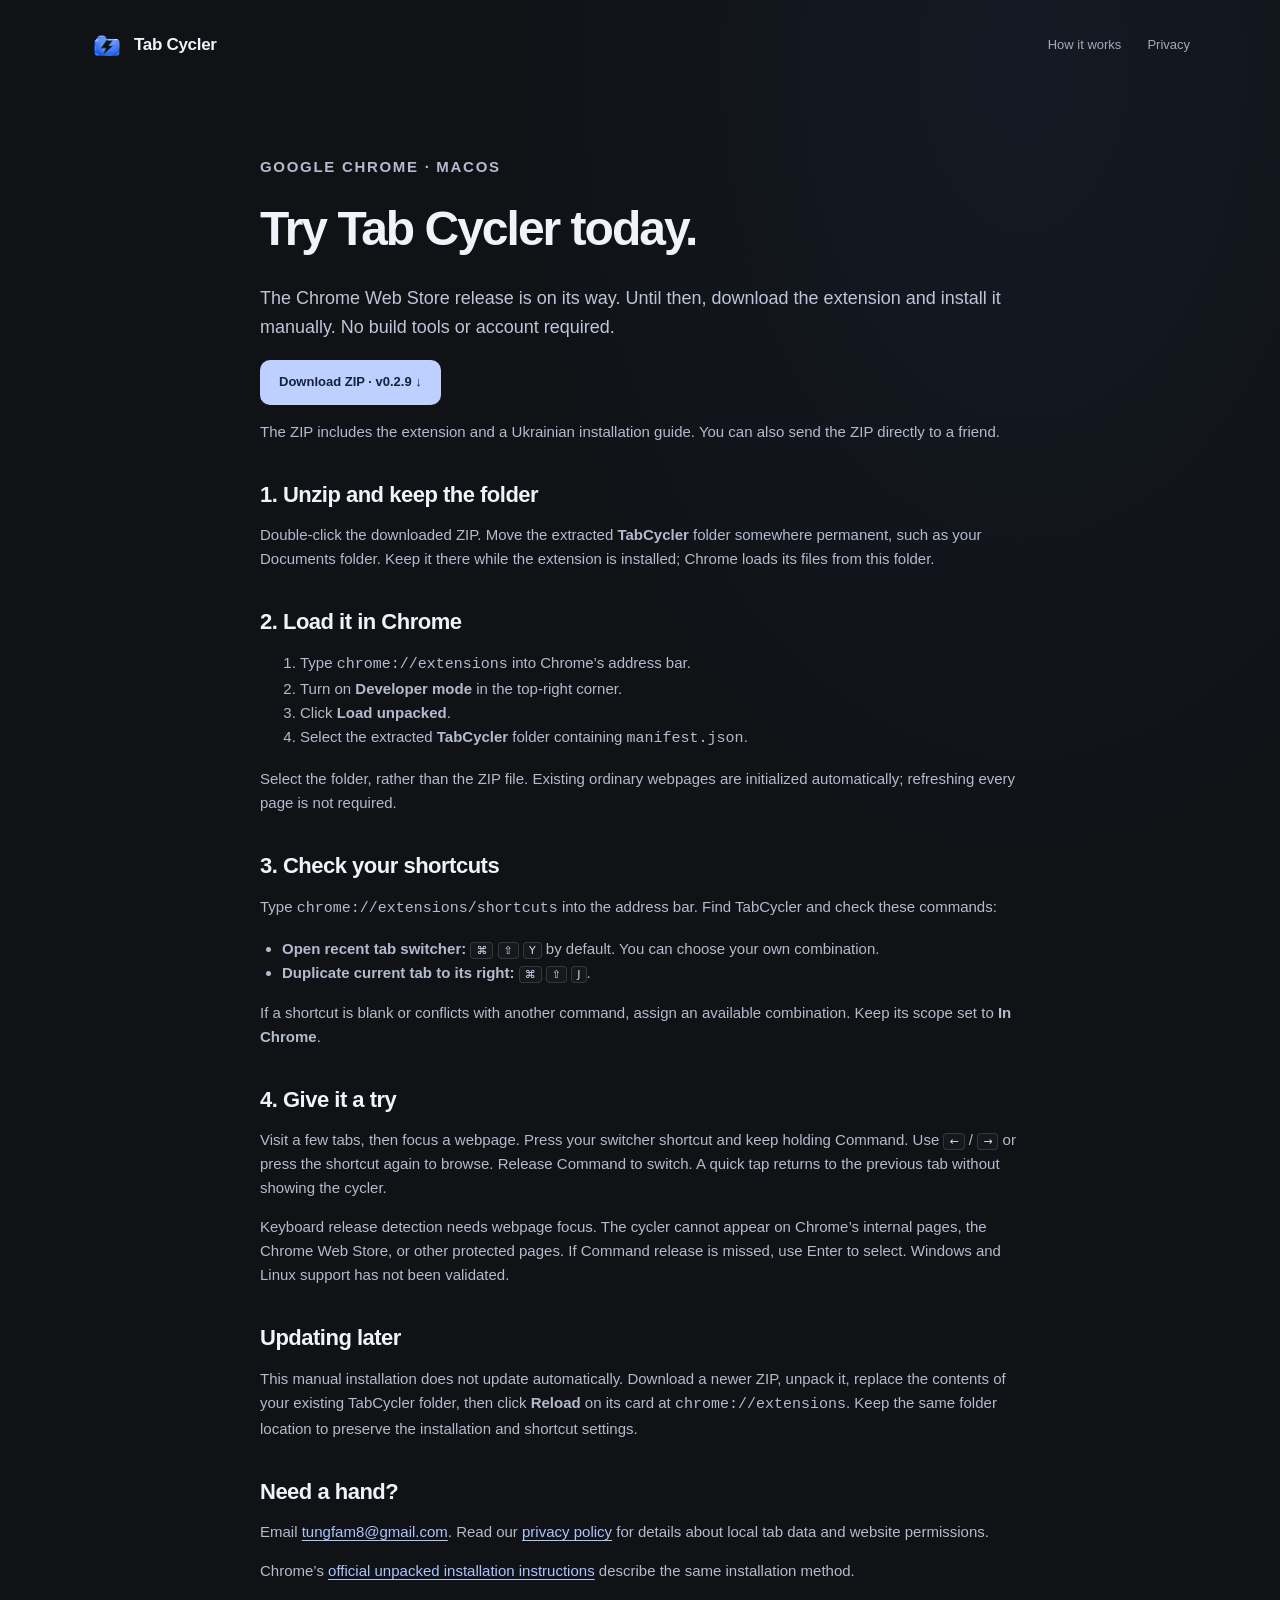
==== install/index.html @ 3e02c4ef "feat: offer manual extension download" ====
<!doctype html>
<html lang="en">
<head>
  <meta charset="utf-8">
  <meta name="viewport" content="width=device-width, initial-scale=1">
  <meta name="description" content="Download Tab Cycler for macOS Chrome and install it manually while the Chrome Web Store release is on its way.">
  <title>Install Tab Cycler</title>
  <link rel="icon" href="../assets/logo.png" type="image/png">
  <link rel="stylesheet" href="../style.css">
</head>
<body>
  <header class="site-header wrap">
    <a class="brand" href="../"><img src="../assets/logo.png" width="34" height="34" alt="">Tab Cycler</a>
    <nav aria-label="Main navigation"><a href="../#how">How it works</a><a href="../privacy/">Privacy</a></nav>
  </header>
  <main class="legal wrap">
    <p class="eyebrow">GOOGLE CHROME · MACOS</p>
    <h1>Try Tab Cycler today.</h1>
    <p class="intro">The Chrome Web Store release is on its way. Until then, download the extension and install it manually. No build tools or account required.</p>
    <p><a class="button" href="../downloads/TabCycler-0.2.9.zip" download>Download ZIP · v0.2.9 ↓</a></p>
    <p>The ZIP includes the extension and a Ukrainian installation guide. You can also send the ZIP directly to a friend.</p>
    <h2>1. Unzip and keep the folder</h2>
    <p>Double-click the downloaded ZIP. Move the extracted <strong>TabCycler</strong> folder somewhere permanent, such as your Documents folder. Keep it there while the extension is installed; Chrome loads its files from this folder.</p>
    <h2>2. Load it in Chrome</h2>
    <ol>
      <li>Type <code>chrome://extensions</code> into Chrome’s address bar.</li>
      <li>Turn on <strong>Developer mode</strong> in the top-right corner.</li>
      <li>Click <strong>Load unpacked</strong>.</li>
      <li>Select the extracted <strong>TabCycler</strong> folder containing <code>manifest.json</code>.</li>
    </ol>
    <p>Select the folder, rather than the ZIP file. Existing ordinary webpages are initialized automatically; refreshing every page is not required.</p>
    <h2>3. Check your shortcuts</h2>
    <p>Type <code>chrome://extensions/shortcuts</code> into the address bar. Find TabCycler and check these commands:</p>
    <ul>
      <li><strong>Open recent tab switcher:</strong> <kbd>⌘</kbd> <kbd>⇧</kbd> <kbd>Y</kbd> by default. You can choose your own combination.</li>
      <li><strong>Duplicate current tab to its right:</strong> <kbd>⌘</kbd> <kbd>⇧</kbd> <kbd>J</kbd>.</li>
    </ul>
    <p>If a shortcut is blank or conflicts with another command, assign an available combination. Keep its scope set to <strong>In Chrome</strong>.</p>
    <h2>4. Give it a try</h2>
    <p>Visit a few tabs, then focus a webpage. Press your switcher shortcut and keep holding Command. Use <kbd>←</kbd> / <kbd>→</kbd> or press the shortcut again to browse. Release Command to switch. A quick tap returns to the previous tab without showing the cycler.</p>
    <p>Keyboard release detection needs webpage focus. The cycler cannot appear on Chrome’s internal pages, the Chrome Web Store, or other protected pages. If Command release is missed, use Enter to select. Windows and Linux support has not been validated.</p>
    <h2>Updating later</h2>
    <p>This manual installation does not update automatically. Download a newer ZIP, unpack it, replace the contents of your existing TabCycler folder, then click <strong>Reload</strong> on its card at <code>chrome://extensions</code>. Keep the same folder location to preserve the installation and shortcut settings.</p>
    <h2>Need a hand?</h2>
    <p>Email <a href="mailto:tungfam8@gmail.com">tungfam8@gmail.com</a>. Read our <a href="../privacy/">privacy policy</a> for details about local tab data and website permissions.</p>
    <p>Chrome’s <a href="https://developer.chrome.com/docs/extensions/get-started/tutorial/hello-world#load-unpacked">official unpacked installation instructions</a> describe the same installation method.</p>
  </main>
</body>
</html>
---- style.css ----
:root{color-scheme:dark;--bg:#101216;--text:#f2f3fa;--muted:#a3a9ba;--line:#ffffff16;--blue:#acc5ff;font-family:-apple-system,BlinkMacSystemFont,"Segoe UI",sans-serif}
*{box-sizing:border-box}html{scroll-behavior:smooth;scroll-padding-top:32px}body{margin:0;background:radial-gradient(ellipse at 80% 4%,#273d652b,transparent 36%),var(--bg);color:var(--text);line-height:1.6}a{color:inherit;text-decoration:none}a:hover{color:var(--blue)}button,a{-webkit-tap-highlight-color:transparent}a:focus-visible,button:focus-visible{outline:2px solid var(--blue);outline-offset:5px}.wrap{width:min(1100px,calc(100% - 64px));margin-inline:auto}.site-header{display:flex;justify-content:space-between;align-items:center;padding-block:28px}.brand{display:flex;align-items:center;gap:10px;font-size:17px;font-weight:650;letter-spacing:-.3px}.brand img{object-fit:contain}.site-header nav,.site-footer div{display:flex;gap:26px;font-size:13px;color:var(--muted)}.hero{display:grid;grid-template-columns:1.5fr 1fr;align-items:center;gap:50px;padding-block:84px 92px}.eyebrow{font-size:11px;letter-spacing:1.7px;font-weight:650;color:var(--blue);margin:0 0 22px}h1{font-size:clamp(52px,7.5vw,88px);line-height:1.06;letter-spacing:-5px;margin:0 0 28px;font-weight:650}h1 span{color:#aab3cc}.lead{font-size:19px;line-height:1.65;max-width:510px;color:var(--muted);margin:0}.hero-logo{width:100%;height:auto;filter:drop-shadow(0 24px 54px #226aff24);transform:rotate(-4deg)}.hero-actions{display:flex;align-items:center;gap:20px;margin-top:34px;flex-wrap:wrap}.button{display:inline-flex;align-items:center;gap:20px;background:#bdd0ff;color:#15213d;border-radius:10px;padding:12px 19px;font-size:13px;font-weight:650}.button:hover{background:#d5e1ff;color:#15213d}.availability{font-size:12px;color:var(--muted)}.section-caption{display:flex;justify-content:space-between;align-items:baseline;gap:20px;margin-bottom:18px}.section-caption h2{font-size:15px;font-weight:500;margin:0;color:#c6cada}.section-caption>span{font-size:11px;color:#8a91a4}.cycler-preview{padding:27px;background:linear-gradient(140deg,#30333d,#20222a);border:1px solid #ffffff22;border-radius:24px;box-shadow:0 28px 80px #0005}.preview-brand{font-size:16px;font-weight:650;margin:0 0 21px}.tab-row{display:flex;gap:12px;overflow:auto;padding:4px 3px 12px}.tab-card{flex:1 0 140px;min-width:0;display:flex;flex-direction:column;align-items:center;gap:18px;min-height:140px;justify-content:center;padding:16px 10px;background:#ffffff04;border:1px solid #ffffff0d;border-radius:15px;color:#aeb5c8;font:12px inherit;cursor:pointer}.tab-card[aria-pressed=true]{background:#94b0ff1b;border-color:#a8c5ff;color:white;box-shadow:0 0 0 2px #a8c5ff18}.site-icon{display:grid;place-items:center;width:46px;height:46px;border-radius:12px;background:#4c5369;color:#e8edff;font-size:23px;font-weight:650}.violet{background:#6b5484}.rose{background:#794e5e}.mint{background:#3e6862}.selected-tab{margin-block:19px 24px}.selected-tab h3{font-size:19px;margin:0;font-weight:600;letter-spacing:-.4px}.selected-tab p{font-size:12px;color:#a6aec3;margin:3px 0 0}.preview-footer{display:flex;justify-content:space-between;gap:14px;flex-wrap:wrap;border-top:1px solid #ffffff14;padding-top:17px;font-size:11px;color:#b0b8cd}kbd{display:inline-block;font:11px -apple-system,system-ui,sans-serif;border:1px solid #ffffff22;background:#ffffff07;border-radius:4px;padding:1px 5px;color:#d5dff7}.preview-note{font-size:11px;color:#8a91a4;margin:13px 0 0}.how{padding-block:104px 84px}h2{font-size:clamp(28px,4vw,42px);font-weight:550;line-height:1.2;letter-spacing:-1.5px;margin:0 0 28px}.steps{list-style:none;padding:0;margin:42px 0 0;display:grid;grid-template-columns:repeat(3,1fr);gap:46px}.step-number{font-size:12px;color:#7e8ca8}.steps h3{font-size:18px;font-weight:550;margin:15px 0 12px;letter-spacing:-.4px}.steps p{font-size:14px;color:var(--muted);margin:0}.privacy-summary{padding-block:54px;border-block:1px solid var(--line)}.privacy-summary h2{max-width:600px}.privacy-summary>p:not(.eyebrow){font-size:16px;max-width:650px;color:var(--muted)}.text-link{display:inline-block;color:var(--blue);font-size:13px;margin-top:14px}.notes{padding-block:48px 68px}.notes h2{font-size:17px;letter-spacing:-.3px;margin-bottom:15px}.notes p{font-size:13px;max-width:830px;color:var(--muted)}.site-footer{display:flex;align-items:center;justify-content:space-between;padding-block:25px;border-top:1px solid var(--line);font-size:12px;color:#8a91a4}.legal{max-width:760px;padding-block:65px 85px}.legal h1{font-size:48px;letter-spacing:-2px;line-height:1.15}.legal .intro{font-size:18px;color:#bdc5d8}.legal .updated{font-size:12px;color:var(--muted)}.legal h2{font-size:22px;letter-spacing:-.5px;margin:38px 0 12px}.legal p,.legal li{font-size:15px;color:#b4bbce}.legal a{color:var(--blue);text-decoration:underline;text-underline-offset:3px}.legal ul{padding-left:22px}
.section-caption h2{letter-spacing:-.2px}.tab-card{font-family:inherit;font-size:12px}
@media(max-width:760px){.wrap{width:calc(100% - 36px)}.site-header{padding-block:20px}.site-header nav{gap:18px;font-size:12px}.hero{grid-template-columns:1fr;gap:25px;padding-block:45px 50px}.hero-logo{width:180px;justify-self:center;grid-row:1;transform:rotate(-4deg)}h1{letter-spacing:-3px;font-size:57px}.lead{font-size:17px}.section-caption{display:block}.section-caption>span{display:block;margin-top:8px}.cycler-preview{padding:19px;border-radius:19px}.tab-card{flex-basis:115px;min-height:128px}.how{padding-block:65px}.steps{grid-template-columns:1fr;gap:30px;margin-top:30px}.steps h3{margin-top:8px}.privacy-summary{padding-block:40px}.site-footer{align-items:flex-start;gap:20px}.site-footer div{gap:18px}.legal{padding-top:40px}.legal h1{font-size:38px}}
@media(prefers-reduced-motion:reduce){html{scroll-behavior:auto}.hero-logo{transform:none}}
.legal a.button{color:#15213d;text-decoration:none}
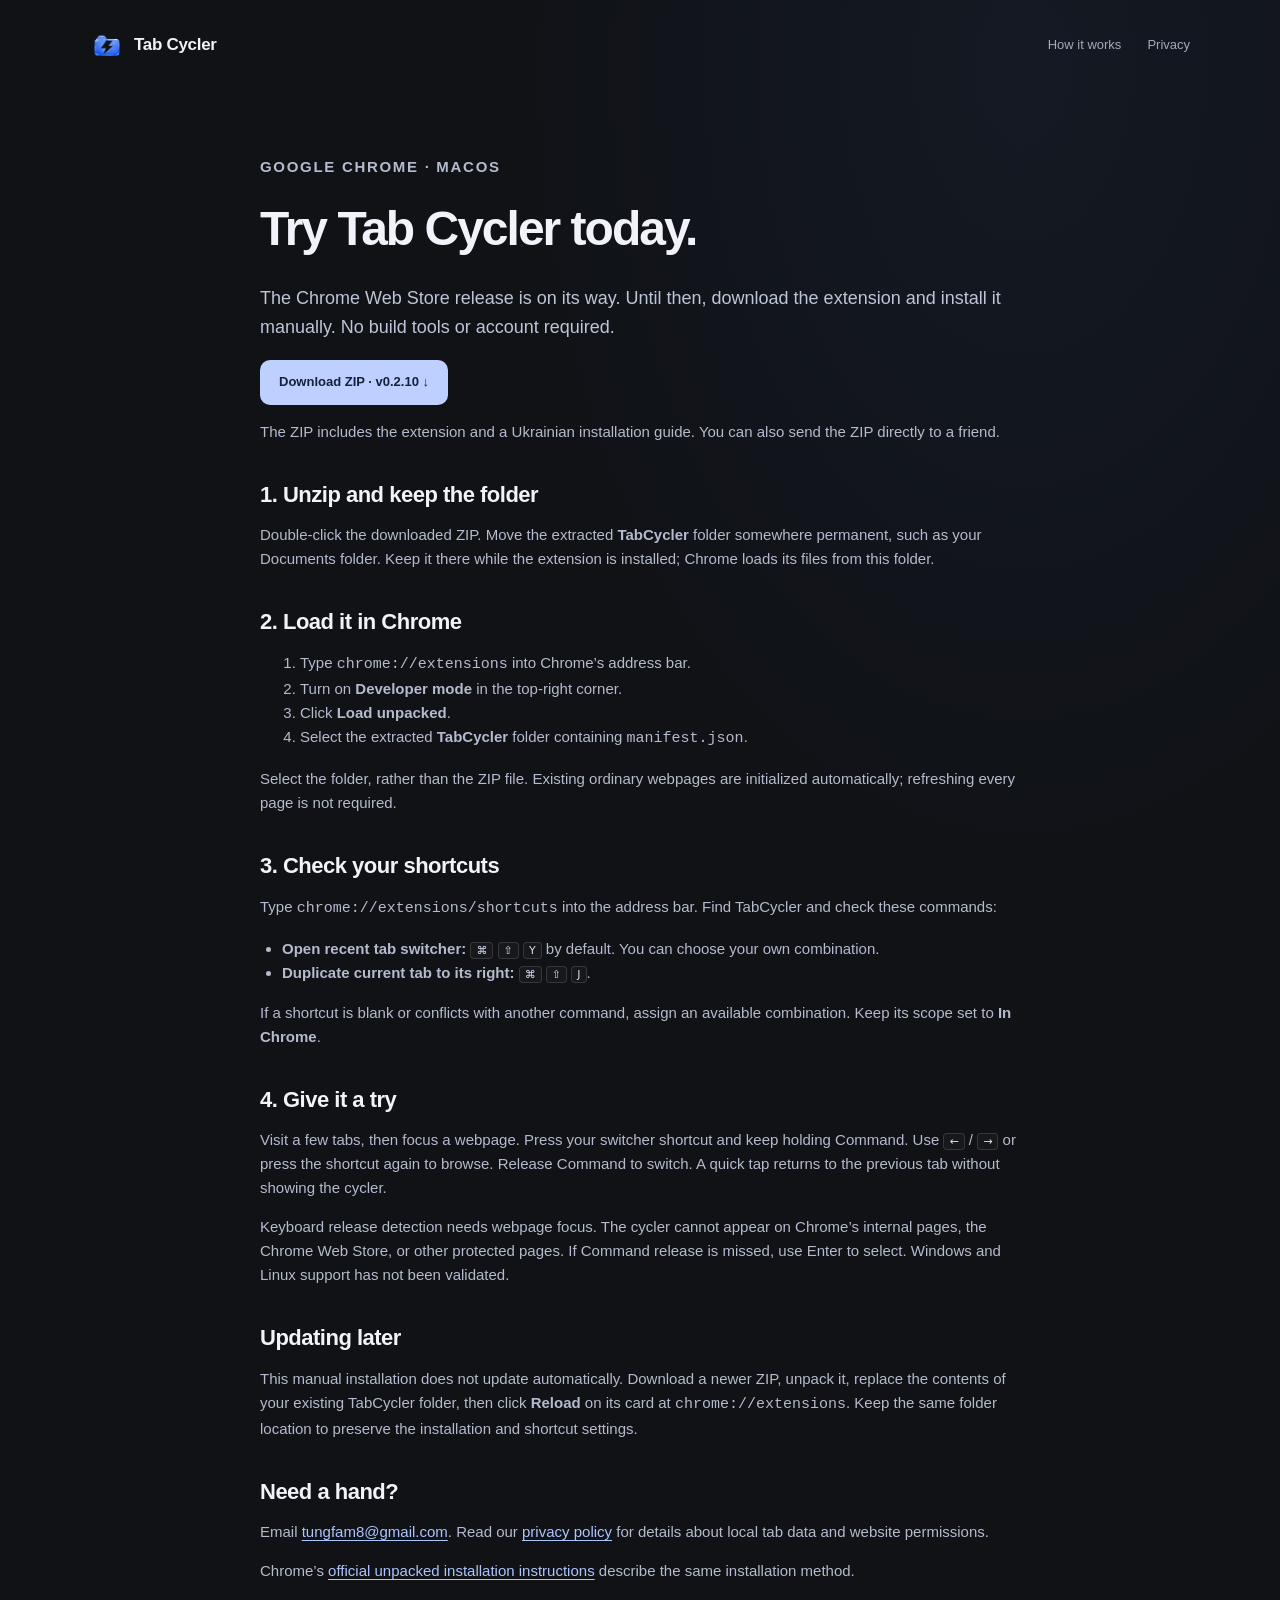
==== commit e42bb5b9: "fix: publish cached-favicon extension update" ====
--- a/install/index.html
+++ b/install/index.html
@@ -17,7 +17,7 @@
     <p class="eyebrow">GOOGLE CHROME · MACOS</p>
     <h1>Try Tab Cycler today.</h1>
     <p class="intro">The Chrome Web Store release is on its way. Until then, download the extension and install it manually. No build tools or account required.</p>
-    <p><a class="button" href="../downloads/TabCycler-0.2.9.zip" download>Download ZIP · v0.2.9 ↓</a></p>
+    <p><a class="button" href="../downloads/TabCycler-0.2.10.zip" download>Download ZIP · v0.2.10 ↓</a></p>
     <p>The ZIP includes the extension and a Ukrainian installation guide. You can also send the ZIP directly to a friend.</p>
     <h2>1. Unzip and keep the folder</h2>
     <p>Double-click the downloaded ZIP. Move the extracted <strong>TabCycler</strong> folder somewhere permanent, such as your Documents folder. Keep it there while the extension is installed; Chrome loads its files from this folder.</p>
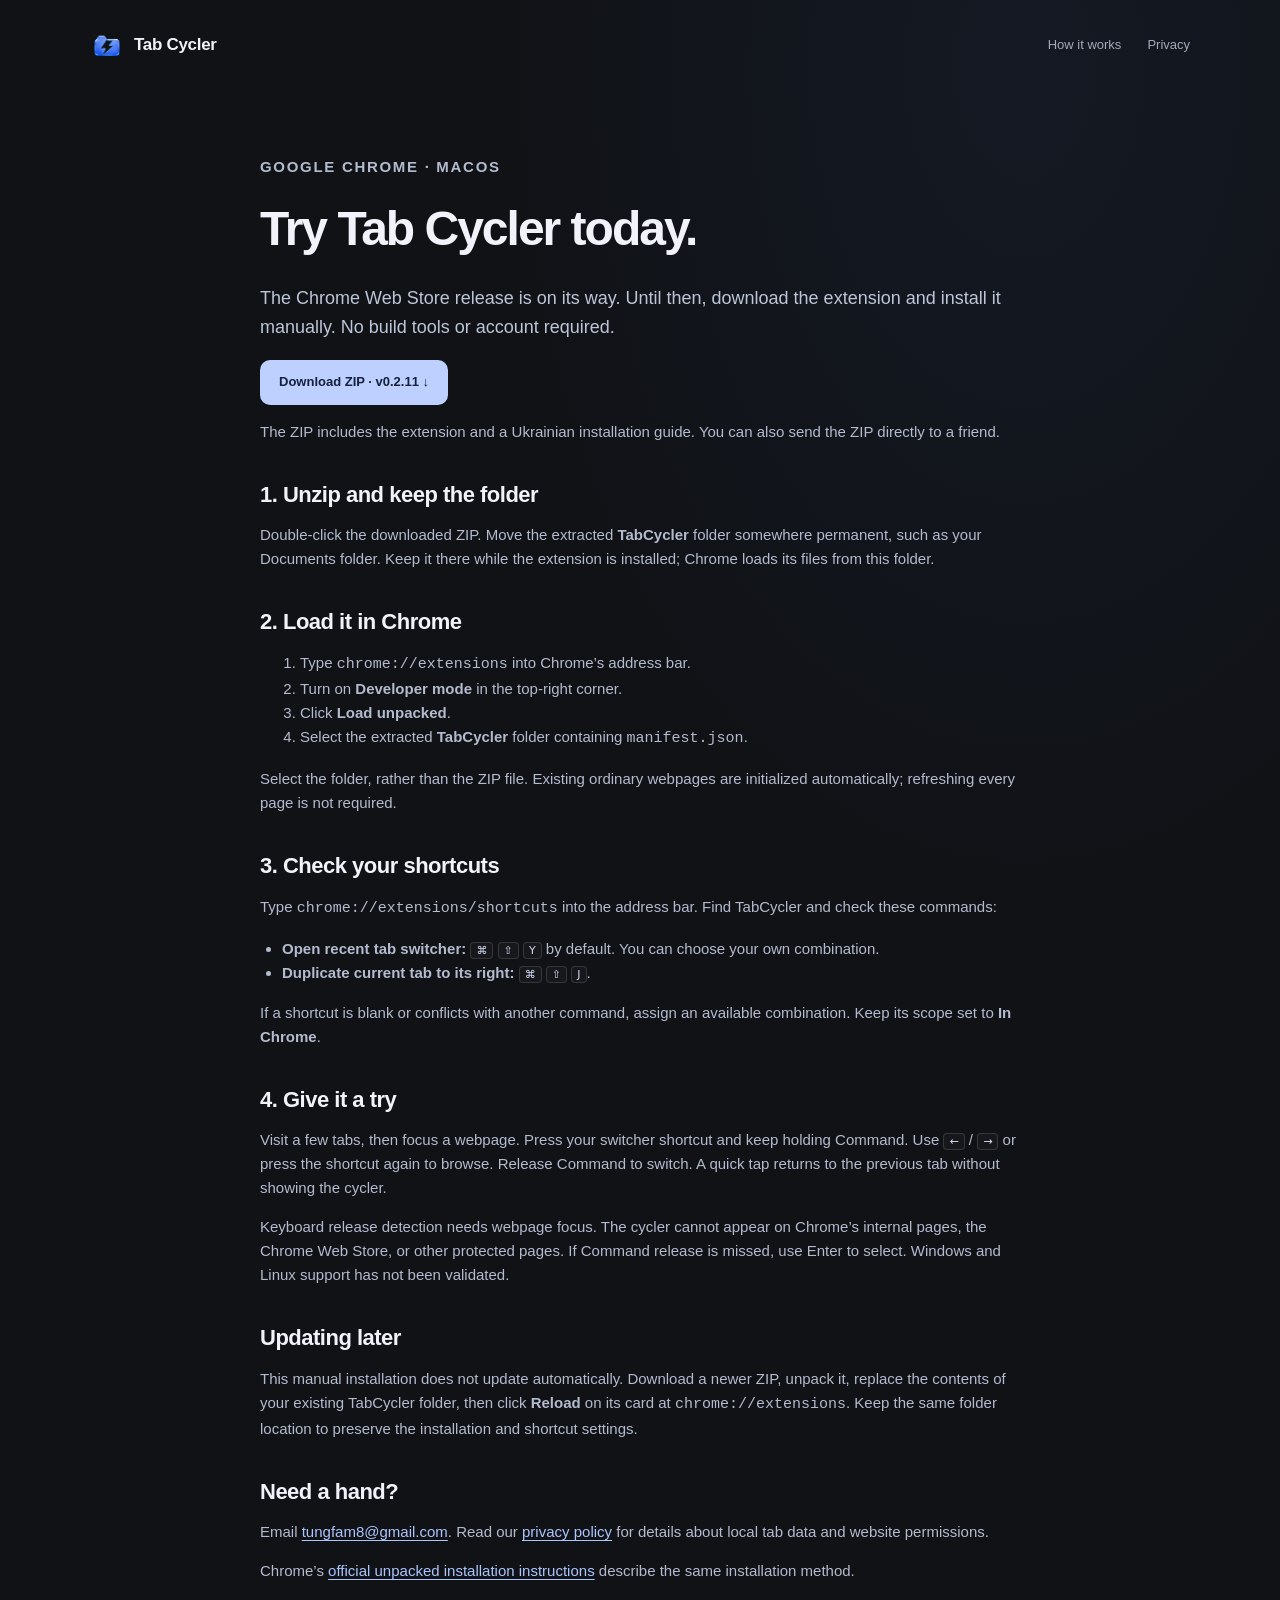
==== commit 1f424236: "fix: publish loading-page shortcut recovery" ====
--- a/install/index.html
+++ b/install/index.html
@@ -17,7 +17,7 @@
     <p class="eyebrow">GOOGLE CHROME · MACOS</p>
     <h1>Try Tab Cycler today.</h1>
     <p class="intro">The Chrome Web Store release is on its way. Until then, download the extension and install it manually. No build tools or account required.</p>
-    <p><a class="button" href="../downloads/TabCycler-0.2.10.zip" download>Download ZIP · v0.2.10 ↓</a></p>
+    <p><a class="button" href="../downloads/TabCycler-0.2.11.zip" download>Download ZIP · v0.2.11 ↓</a></p>
     <p>The ZIP includes the extension and a Ukrainian installation guide. You can also send the ZIP directly to a friend.</p>
     <h2>1. Unzip and keep the folder</h2>
     <p>Double-click the downloaded ZIP. Move the extracted <strong>TabCycler</strong> folder somewhere permanent, such as your Documents folder. Keep it there while the extension is installed; Chrome loads its files from this folder.</p>
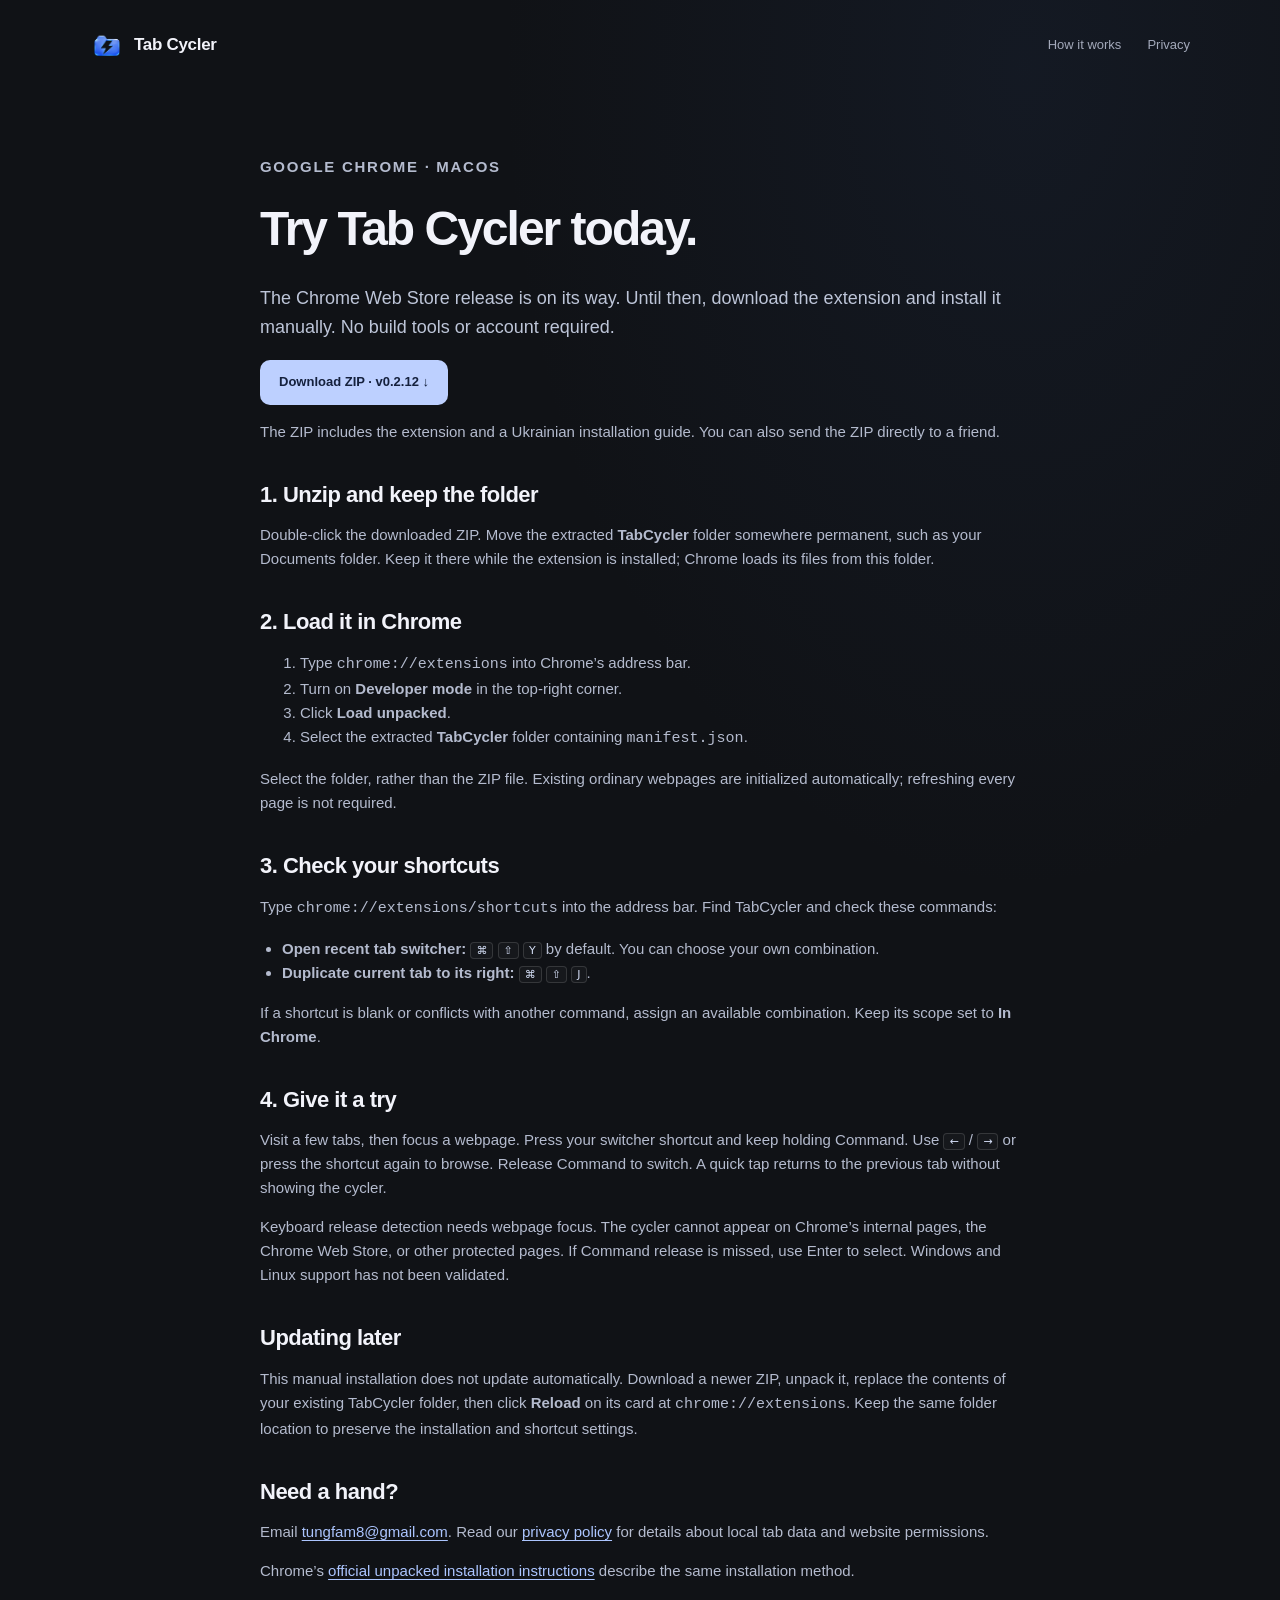
==== commit 483cda92: "fix: publish restored favicon display" ====
--- a/install/index.html
+++ b/install/index.html
@@ -17,7 +17,7 @@
     <p class="eyebrow">GOOGLE CHROME · MACOS</p>
     <h1>Try Tab Cycler today.</h1>
     <p class="intro">The Chrome Web Store release is on its way. Until then, download the extension and install it manually. No build tools or account required.</p>
-    <p><a class="button" href="../downloads/TabCycler-0.2.11.zip" download>Download ZIP · v0.2.11 ↓</a></p>
+    <p><a class="button" href="../downloads/TabCycler-0.2.12.zip" download>Download ZIP · v0.2.12 ↓</a></p>
     <p>The ZIP includes the extension and a Ukrainian installation guide. You can also send the ZIP directly to a friend.</p>
     <h2>1. Unzip and keep the folder</h2>
     <p>Double-click the downloaded ZIP. Move the extracted <strong>TabCycler</strong> folder somewhere permanent, such as your Documents folder. Keep it there while the extension is installed; Chrome loads its files from this folder.</p>
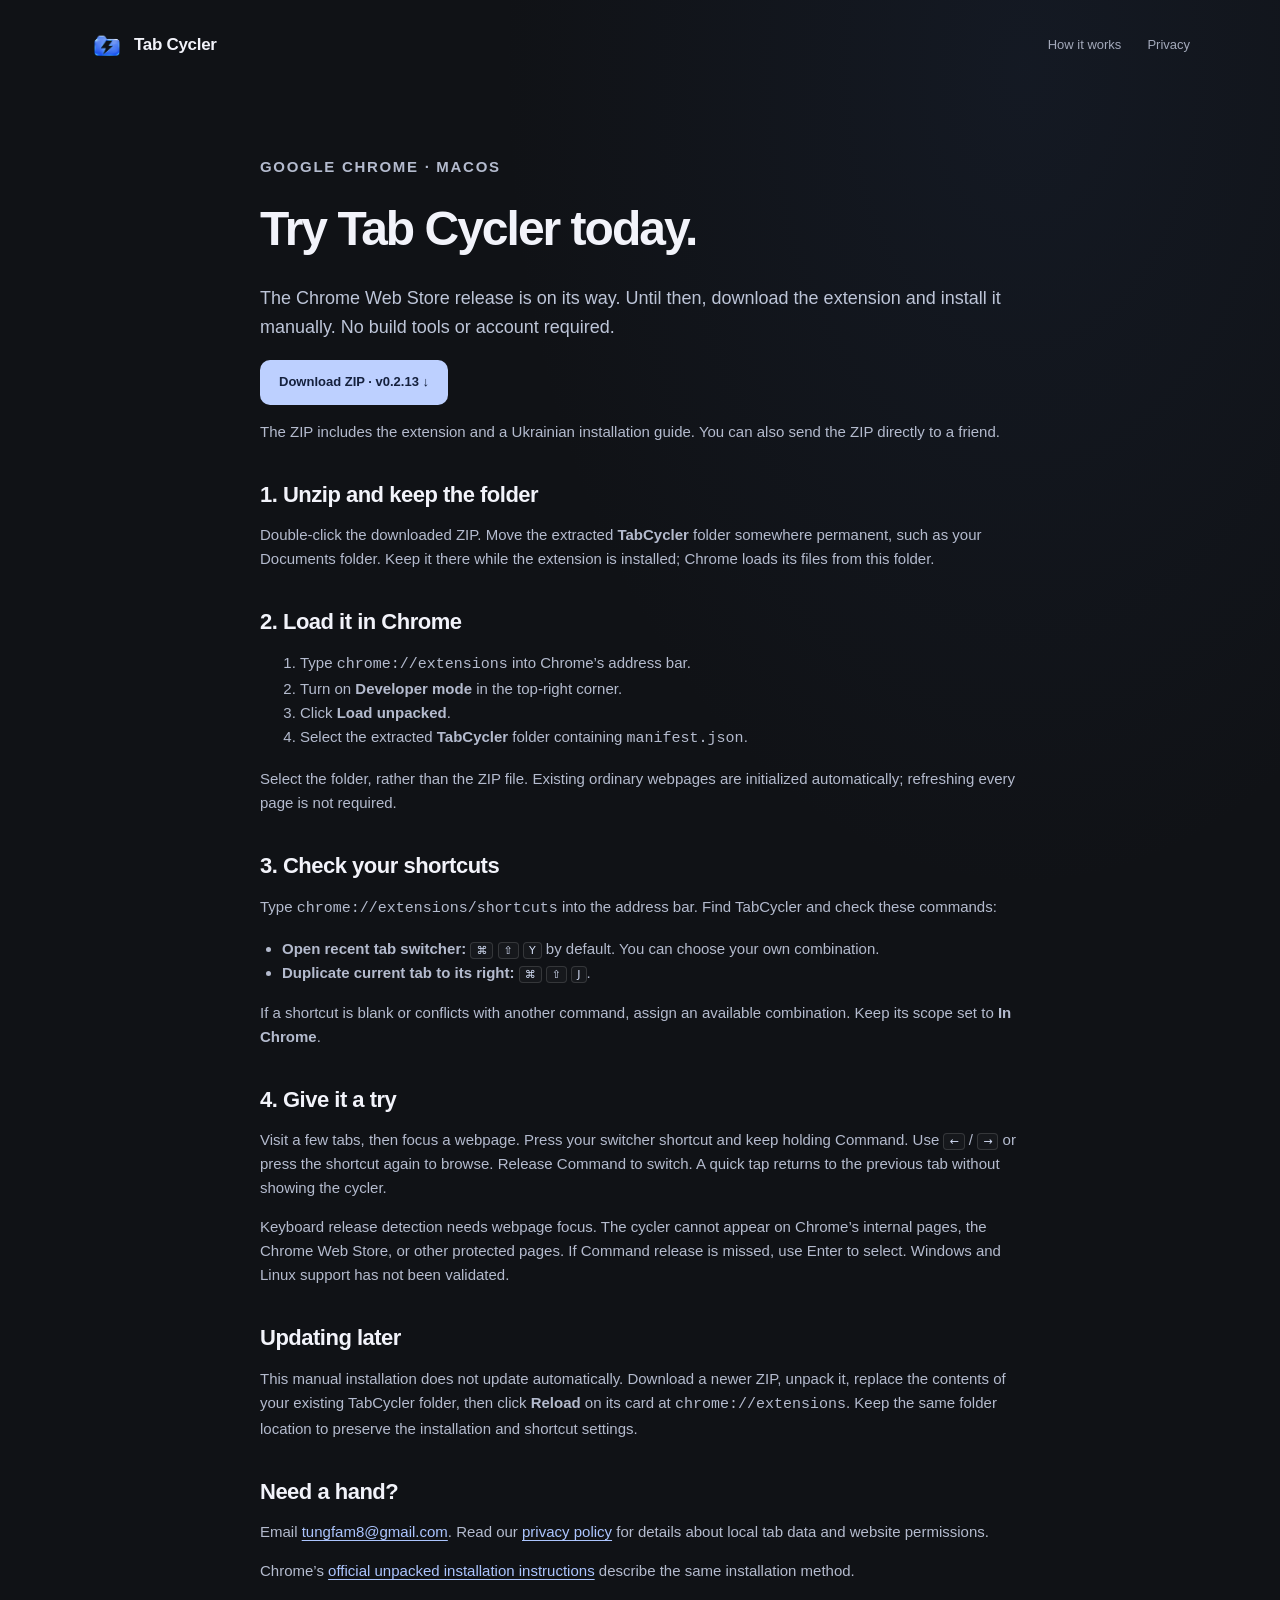
==== commit 9624a006: "fix: publish quick Command release fix" ====
--- a/install/index.html
+++ b/install/index.html
@@ -17,7 +17,7 @@
     <p class="eyebrow">GOOGLE CHROME · MACOS</p>
     <h1>Try Tab Cycler today.</h1>
     <p class="intro">The Chrome Web Store release is on its way. Until then, download the extension and install it manually. No build tools or account required.</p>
-    <p><a class="button" href="../downloads/TabCycler-0.2.12.zip" download>Download ZIP · v0.2.12 ↓</a></p>
+    <p><a class="button" href="../downloads/TabCycler-0.2.13.zip" download>Download ZIP · v0.2.13 ↓</a></p>
     <p>The ZIP includes the extension and a Ukrainian installation guide. You can also send the ZIP directly to a friend.</p>
     <h2>1. Unzip and keep the folder</h2>
     <p>Double-click the downloaded ZIP. Move the extracted <strong>TabCycler</strong> folder somewhere permanent, such as your Documents folder. Keep it there while the extension is installed; Chrome loads its files from this folder.</p>
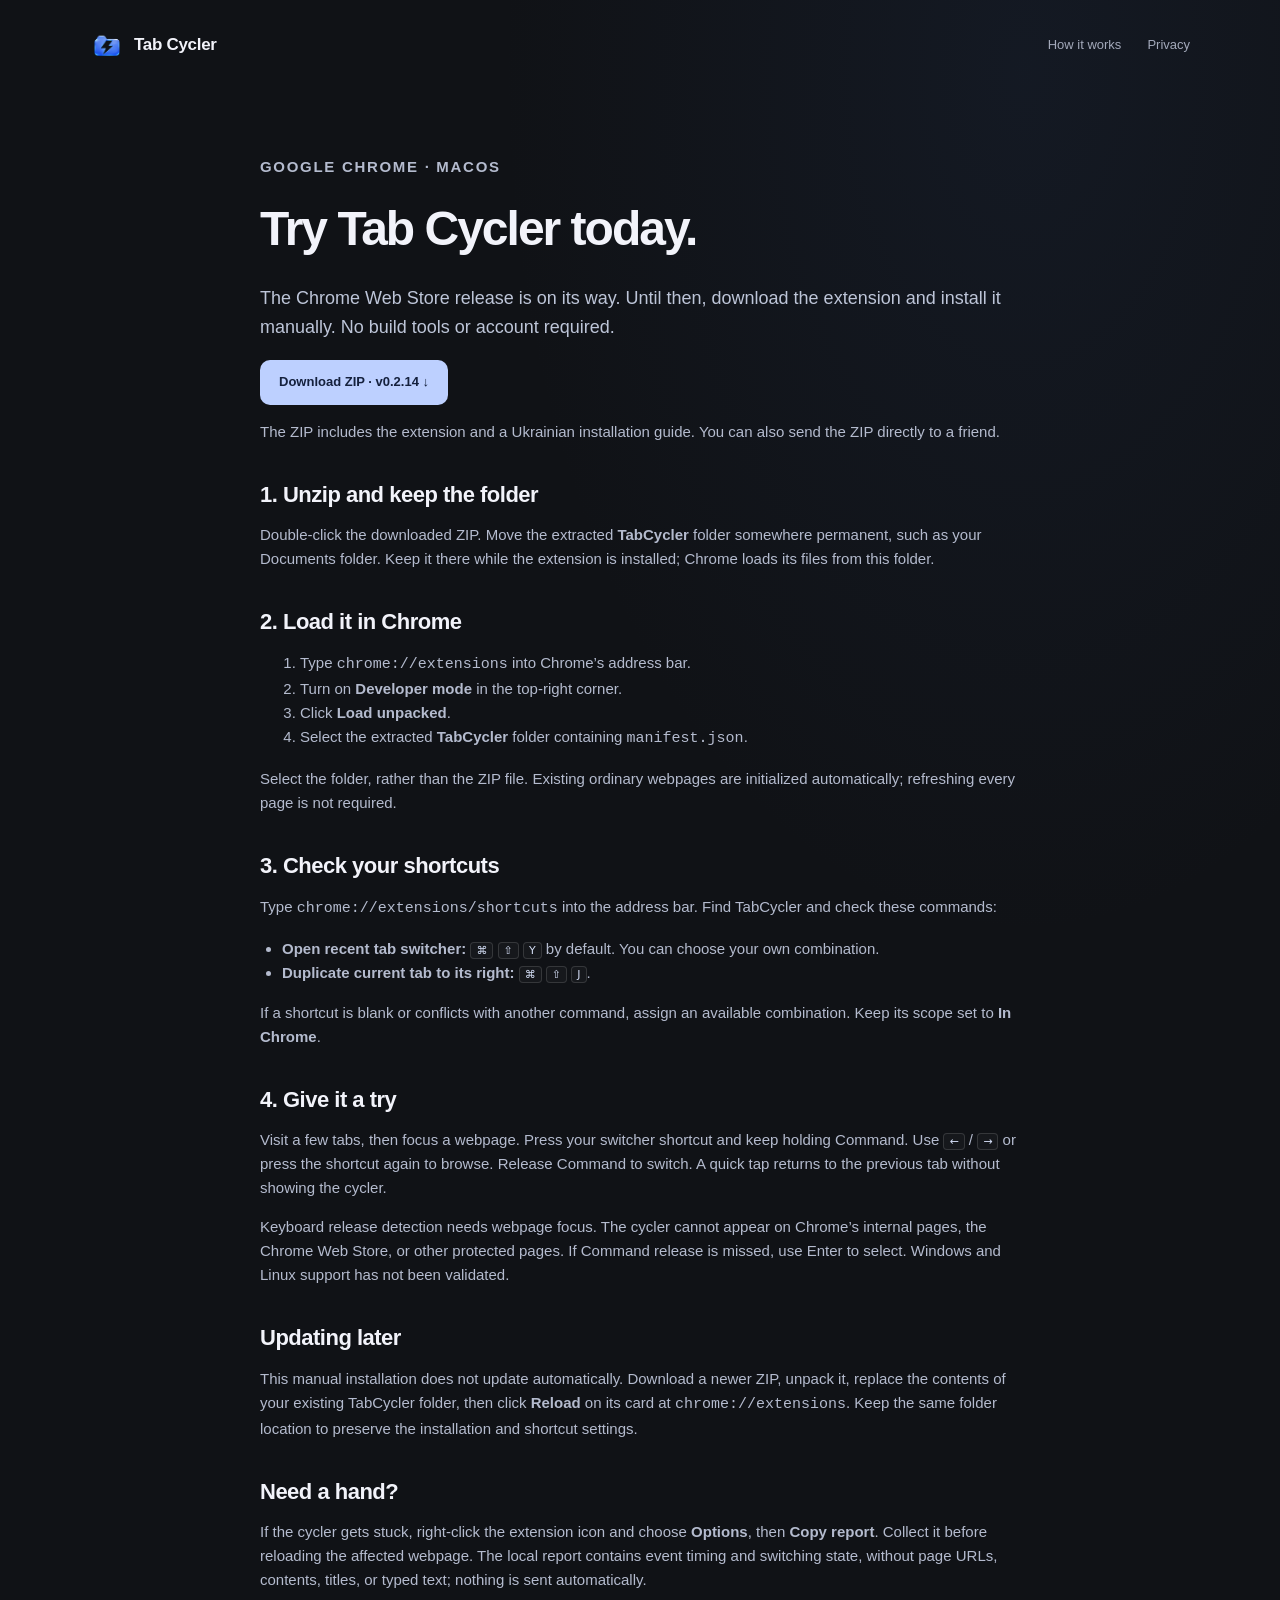
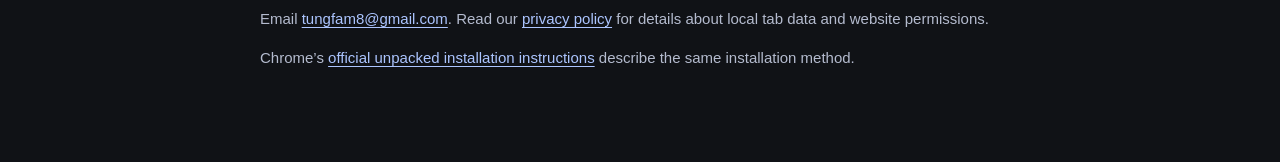
==== commit 3d209e90: "chore: publish local diagnostics build" ====
--- a/install/index.html
+++ b/install/index.html
@@ -17,7 +17,7 @@
     <p class="eyebrow">GOOGLE CHROME · MACOS</p>
     <h1>Try Tab Cycler today.</h1>
     <p class="intro">The Chrome Web Store release is on its way. Until then, download the extension and install it manually. No build tools or account required.</p>
-    <p><a class="button" href="../downloads/TabCycler-0.2.13.zip" download>Download ZIP · v0.2.13 ↓</a></p>
+    <p><a class="button" href="../downloads/TabCycler-0.2.14.zip" download>Download ZIP · v0.2.14 ↓</a></p>
     <p>The ZIP includes the extension and a Ukrainian installation guide. You can also send the ZIP directly to a friend.</p>
     <h2>1. Unzip and keep the folder</h2>
     <p>Double-click the downloaded ZIP. Move the extracted <strong>TabCycler</strong> folder somewhere permanent, such as your Documents folder. Keep it there while the extension is installed; Chrome loads its files from this folder.</p>
@@ -42,6 +42,7 @@
     <h2>Updating later</h2>
     <p>This manual installation does not update automatically. Download a newer ZIP, unpack it, replace the contents of your existing TabCycler folder, then click <strong>Reload</strong> on its card at <code>chrome://extensions</code>. Keep the same folder location to preserve the installation and shortcut settings.</p>
     <h2>Need a hand?</h2>
+    <p>If the cycler gets stuck, right-click the extension icon and choose <strong>Options</strong>, then <strong>Copy report</strong>. Collect it before reloading the affected webpage. The local report contains event timing and switching state, without page URLs, contents, titles, or typed text; nothing is sent automatically.</p>
     <p>Email <a href="mailto:tungfam8@gmail.com">tungfam8@gmail.com</a>. Read our <a href="../privacy/">privacy policy</a> for details about local tab data and website permissions.</p>
     <p>Chrome’s <a href="https://developer.chrome.com/docs/extensions/get-started/tutorial/hello-world#load-unpacked">official unpacked installation instructions</a> describe the same installation method.</p>
   </main>
